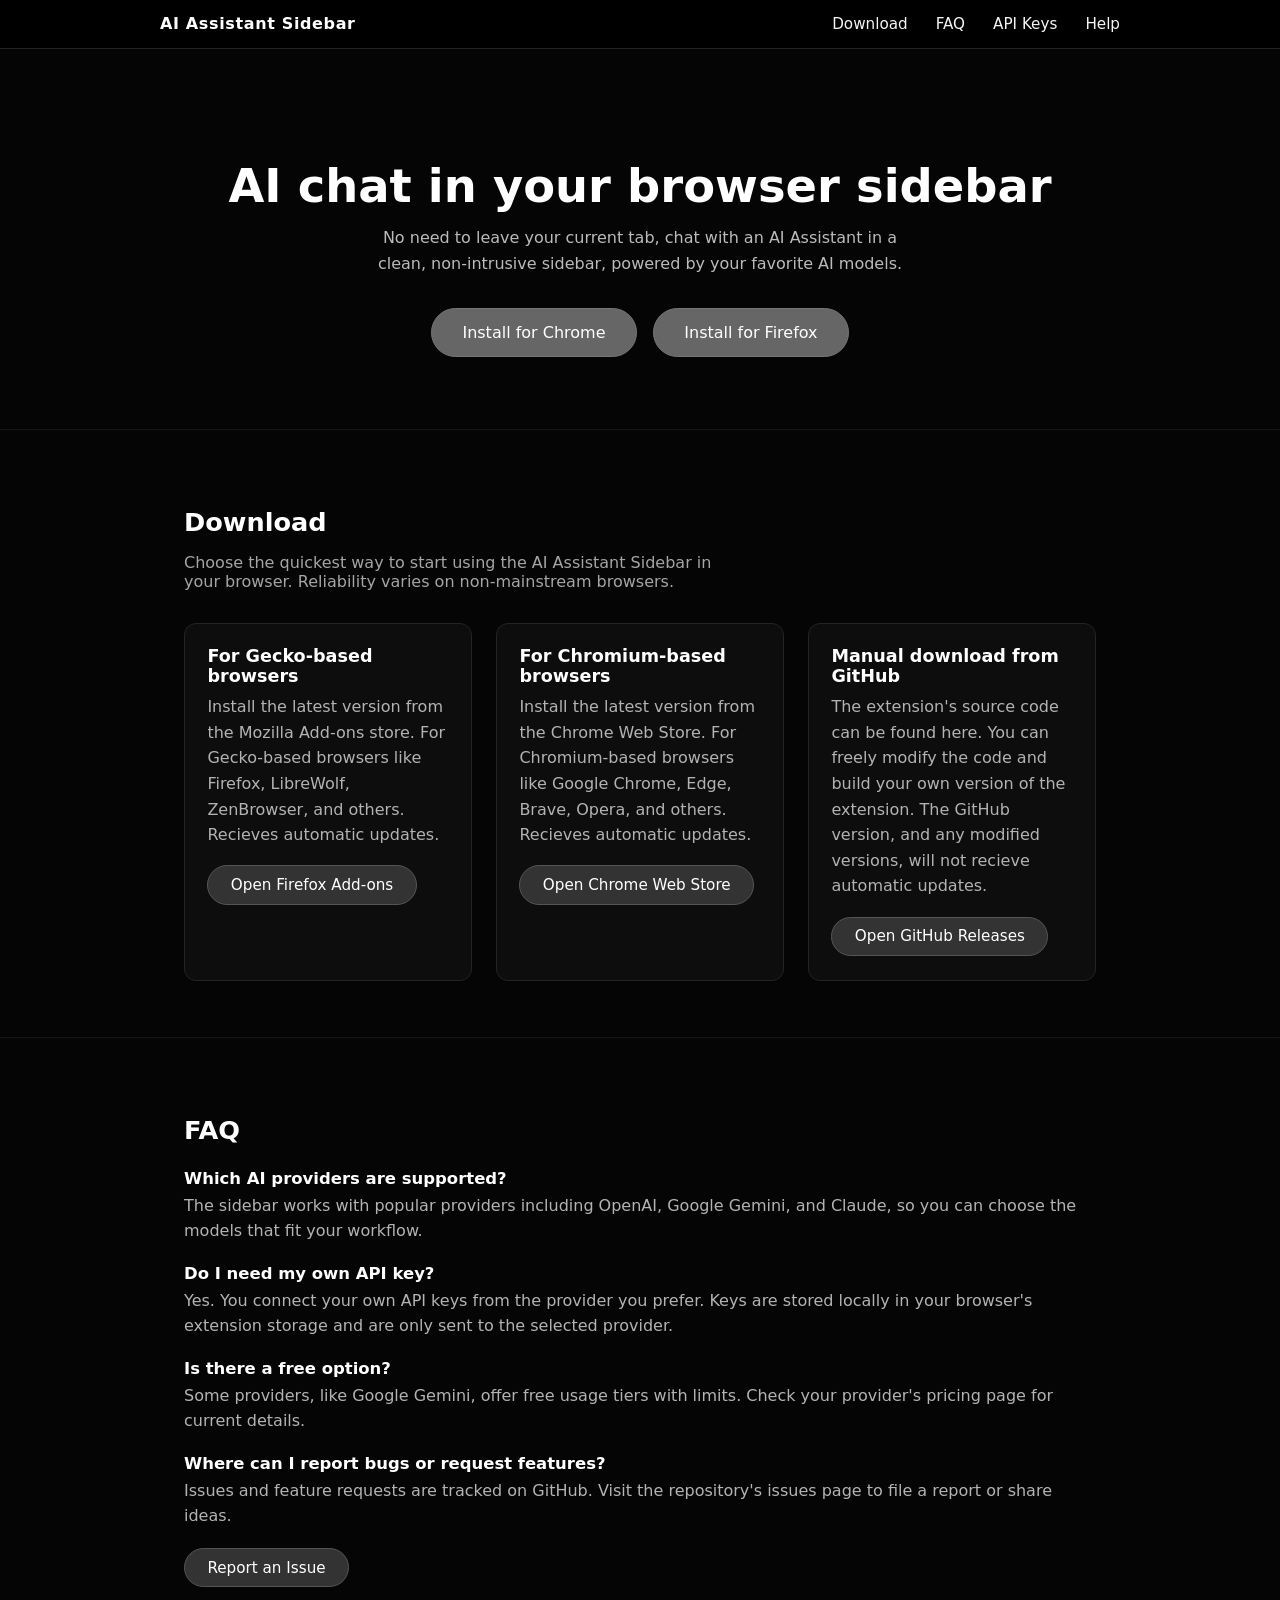
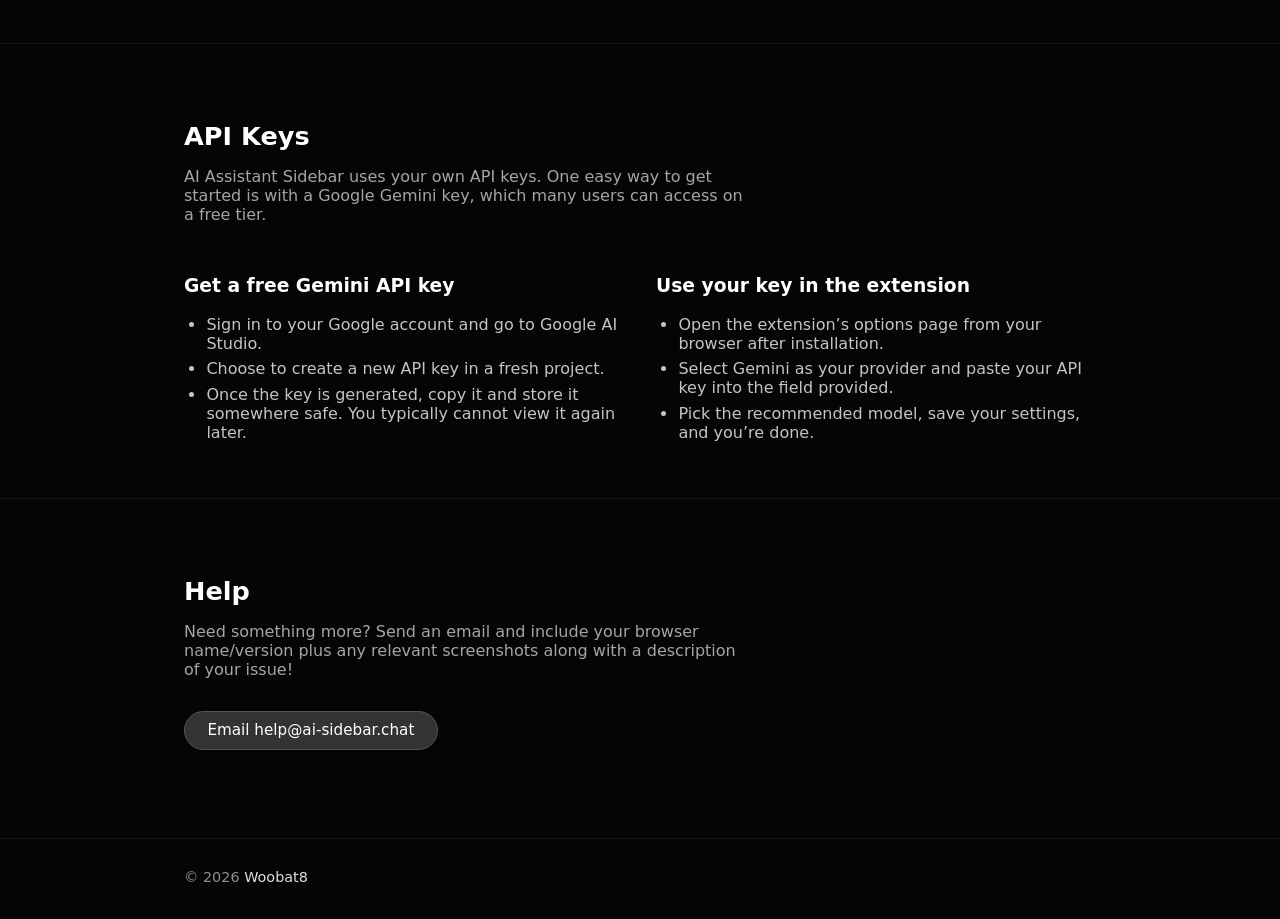
==== index.html @ 3bb08519 "Update index.html" ====
<!-- © 2026 Woobat8 -->
<!doctype html>
<html lang="en">
  <head>
    <meta charset="utf-8" />
    <meta name="viewport" content="width=device-width, initial-scale=1" />
    <title>AI Assistant Sidebar</title>
    <link rel="icon" href="favicon.ico" sizes="any" />
    <link rel="icon" type="image/png" href="icon.png" />
    <meta
      name="description"
      content="A simple AI chat sidebar for your browser that works with your own API keys for OpenAI, Google Gemini, and Claude."
    />
    <link rel="stylesheet" href="styles.css" />
  </head>
  <body>
    <header class="site-header">
      <div class="container header-inner">
        <a href="#home" class="brand" aria-label="AI Assistant Sidebar home">
          AI Assistant Sidebar
        </a>
        <button
          class="nav-toggle"
          type="button"
          aria-label="Toggle navigation"
          aria-expanded="false"
        >
          <span class="nav-toggle-bar"></span>
          <span class="nav-toggle-bar"></span>
        </button>
        <nav class="site-nav" aria-label="Primary">
          <a href="#download">Download</a>
          <a href="#faq">FAQ</a>
          <a href="#api-keys">API Keys</a>
          <a href="#help">Help</a>
        </nav>
      </div>
    </header>

    <main id="home">
      <section class="hero">
        <div class="container hero-inner">
          <h1>AI chat in your browser sidebar</h1>
          <p class="hero-tagline">
            No need to leave your current tab, chat with an AI Assistant in a clean, non-intrusive sidebar, powered by your favorite AI
            models.
          </p>
          <div class="hero-actions">
            <a
              href="https://example.com"
              class="btn btn-primary btn-large"
              target="_blank"
              rel="noreferrer"
            >
              Install for Chrome
            </a>
            <a
              href="https://addons.mozilla.org/en-US/firefox/addon/ai-assistant-sidebar/"
              class="btn btn-primary btn-large"
              target="_blank"
              rel="noreferrer"
            >
              Install for Firefox
            </a>
          </div>
        </div>
      </section>

      <section id="download" class="section">
        <div class="container">
          <h2>Download</h2>
          <p class="section-intro">
            Choose the quickest way to start using the AI Assistant Sidebar in your browser. Reliability varies on non-mainstream browsers.
          </p>
          <div class="download-grid">
            <article class="card">
              <h3>For Gecko-based browsers</h3>
              <p>
                Install the latest version from the Mozilla Add-ons store. For Gecko-based browsers like Firefox, LibreWolf, ZenBrowser, and others. Recieves automatic updates.
              </p>
              <a
                href="https://addons.mozilla.org/en-US/firefox/addon/ai-assistant-sidebar/"
                class="btn btn-secondary"
                target="_blank"
                rel="noreferrer"
              >
                Open Firefox Add-ons
              </a>
            </article>

            <article class="card">
              <h3>For Chromium-based browsers</h3>
              <p>
                Install the latest version from the Chrome Web Store. For Chromium-based browsers like Google Chrome, Edge, Brave, Opera, and others. Recieves automatic updates.
              </p>
              <a href="https://example.com" class="btn btn-secondary" target="_blank" rel="noreferrer">
                Open Chrome Web Store
              </a>
            </article>

            <article class="card">
              <h3>Manual download from GitHub</h3>
              <p>
                The extension's source code can be found here. You can freely modify the code and build your own version of the extension.
                The GitHub version, and any modified versions, will not recieve automatic updates.
              </p>
              <a
                href="https://github.com/Woobat-8/AI-Sidebar-Extension/releases"
                class="btn btn-secondary"
                target="_blank"
                rel="noreferrer"
              >
                Open GitHub Releases
              </a>
            </article>
          </div>
        </div>
      </section>

      <section id="faq" class="section">
        <div class="container">
          <h2>FAQ</h2>
          <div class="faq-list">
            <article class="faq-item">
              <h3>Which AI providers are supported?</h3>
              <p>
                The sidebar works with popular providers including OpenAI, Google Gemini, and Claude, so you can choose
                the models that fit your workflow.
              </p>
            </article>
            <article class="faq-item">
              <h3>Do I need my own API key?</h3>
              <p>
                Yes. You connect your own API keys from the provider you prefer. Keys are stored locally in your
                browser's extension storage and are only sent to the selected provider.
              </p>
            </article>
            <article class="faq-item">
              <h3>Is there a free option?</h3>
              <p>
                Some providers, like Google Gemini, offer free usage tiers with limits. Check your provider's pricing
                page for current details.
              </p>
            </article>
            <article class="faq-item">
              <h3>Where can I report bugs or request features?</h3>
              <p>
                Issues and feature requests are tracked on GitHub. Visit the repository's issues page to file a report
                or share ideas.
              </p>
              <br>
              <a href="https://github.com/Woobat-8/AI-Sidebar-Extension/issues" class="btn btn-secondary" target="_blank" rel="noreferrer">
                Report an Issue
              </a>
            </article>
          </div>
        </div>
      </section>

      <section id="api-keys" class="section">
        <div class="container">
          <h2>API Keys</h2>
          <p class="section-intro">
            AI Assistant Sidebar uses your own API keys. One easy way to get started is with a Google Gemini key, which
            many users can access on a free tier.
          </p>

          <div class="info-columns">
            <div>
              <h3>Get a free Gemini API key</h3>
              <ul class="bullet-list">
                <li>Sign in to your Google account and go to <a href="https://aistudio.google.com/api-keys" target="_blank" rel="noreferrer">Google AI Studio</a>.</li>
                <li>Choose to create a new API key in a fresh project.</li>
                <li>Once the key is generated, copy it and store it somewhere safe. You typically cannot view it again later.</li>
              </ul>
            </div>
            <div>
              <h3>Use your key in the extension</h3>
              <ul class="bullet-list">
                <li>Open the extension’s options page from your browser after installation.</li>
                <li>Select Gemini as your provider and paste your API key into the field provided.</li>
                <li>Pick the recommended model, save your settings, and you’re done.</li>
              </ul>
            </div>
          </div>
        </div>
      </section>

      <section id="help" class="section">
        <div class="container">
          <h2>Help</h2>
          <p class="section-intro">
            Need something more? Send an email and include your browser name/version plus any relevant screenshots along with a description of your issue!
          </p>
          <a class="btn btn-secondary" href="mailto:help@ai-sidebar.chat?subject=AI%20Assistant%20Sidebar%20Help">
            Email help@ai-sidebar.chat
          </a>
        </div>
      </section>
    </main>

    <footer class="site-footer">
      <div class="container">
        <p>
          © 2026
          <a href="https://github.com/Woobat-8" target="_blank" rel="noreferrer">Woobat8</a>
        </p>
      </div>
    </footer>

    <script src="main.js"></script>
  </body>
</html>
---- styles.css ----
/* © 2026 Woobat8 */
*,
*::before,
*::after {
  box-sizing: border-box;
}

html {
  scroll-behavior: smooth;
}

body {
  margin: 0;
  min-height: 100vh;
  font-family: system-ui, -apple-system, BlinkMacSystemFont, "Segoe UI", sans-serif;
  background-color: #050505;
  color: #ffffff;
}

a {
  color: inherit;
  text-decoration: none;
}

a:hover {
  text-decoration: underline;
}

.container {
  max-width: 960px;
  margin: 0 auto;
  padding: 0 1.5rem;
}

.site-header {
  position: sticky;
  top: 0;
  z-index: 10;
  background: rgba(0, 0, 0, 0.9);
  backdrop-filter: blur(10px);
  border-bottom: 1px solid #222;
}

.header-inner {
  display: flex;
  align-items: center;
  justify-content: space-between;
  padding: 0.9rem 0;
}

.brand {
  font-weight: 600;
  letter-spacing: 0.04em;
}

.site-nav {
  display: flex;
  align-items: center;
  gap: 1.75rem;
  font-size: 0.95rem;
}

.site-nav a {
  color: #f5f5f5;
  text-decoration: none;
  position: relative;
}

.site-nav a::after {
  content: "";
  position: absolute;
  left: 0;
  bottom: -0.2rem;
  width: 0;
  height: 1px;
  background-color: #888888;
  transition: width 0.18s ease-out;
}

.site-nav a:hover::after {
  width: 100%;
}

.nav-toggle {
  display: none;
  background: none;
  border: none;
  padding: 0.35rem;
  margin-right: 0.25rem;
  cursor: pointer;
}

.nav-toggle-bar {
  display: block;
  width: 18px;
  height: 2px;
  background-color: #e0e0e0;
  border-radius: 999px;
}

.nav-toggle-bar + .nav-toggle-bar {
  margin-top: 4px;
}

.hero {
  padding: 4.5rem 0 3.5rem;
}

.hero-inner {
  text-align: center;
}

.hero h1 {
  font-size: clamp(2.2rem, 2.9vw + 1rem, 2.9rem);
  margin-bottom: 0.75rem;
}

.hero-tagline {
  max-width: 560px;
  margin: 0 auto 2rem;
  color: #bbbbbb;
  line-height: 1.6;
}

.hero-actions {
  display: flex;
  flex-wrap: wrap;
  justify-content: center;
  gap: 1rem;
  margin-bottom: 1rem;
}

.hero-links {
  font-size: 0.95rem;
  color: #9e9e9e;
}

.hero-links a {
  color: #e0e0e0;
}

.btn {
  display: inline-flex;
  align-items: center;
  justify-content: center;
  padding: 0.6rem 1.4rem;
  border-radius: 999px;
  border: 1px solid #555555;
  background-color: #444444;
  color: #ffffff;
  font-size: 0.95rem;
  cursor: pointer;
  text-decoration: none;
  transition:
    background-color 0.15s ease-out,
    border-color 0.15s ease-out,
    transform 0.12s ease-out,
    box-shadow 0.12s ease-out;
}

.btn-large {
  padding: 0.85rem 1.9rem;
  font-size: 1rem;
}

.btn-primary {
  background-color: #666666;
  border-color: #777777;
}

.btn-secondary {
  background-color: #333333;
  border-color: #555555;
}

.btn:hover {
  background-color: #777777;
  border-color: #8a8a8a;
  transform: translateY(-1px);
  box-shadow: 0 8px 18px rgba(0, 0, 0, 0.35);
}

.btn-secondary:hover {
  background-color: #505050;
}

.section {
  padding: 3.5rem 0;
  border-top: 1px solid #151515;
}

.section:first-of-type {
  border-top: none;
}

.section h2 {
  font-size: 1.6rem;
  margin-bottom: 0.25rem;
}

.section-intro {
  color: #a5a5a5;
  max-width: 560px;
  margin-bottom: 2rem;
}

.download-grid {
  display: grid;
  grid-template-columns: repeat(auto-fit, minmax(220px, 1fr));
  gap: 1.5rem;
}

.card {
  padding: 1.4rem 1.4rem 1.5rem;
  border-radius: 0.75rem;
  background: #0d0d0d;
  border: 1px solid #242424;
}

.card h3 {
  margin-top: 0;
  margin-bottom: 0.5rem;
  font-size: 1.1rem;
}

.card p {
  margin-top: 0;
  margin-bottom: 1.1rem;
  color: #b3b3b3;
  line-height: 1.6;
}

.faq-list {
  margin-top: 1.5rem;
  display: grid;
  gap: 1.25rem;
}

.faq-item h3 {
  margin: 0 0 0.3rem;
  font-size: 1.03rem;
}

.faq-item p {
  margin: 0;
  color: #b3b3b3;
  line-height: 1.6;
}

.info-columns {
  display: grid;
  grid-template-columns: repeat(auto-fit, minmax(260px, 1fr));
  gap: 2rem;
  margin-top: 2rem;
}

.bullet-list {
  padding-left: 1.4rem;
  margin: 0.25rem 0 0;
  color: #c4c4c4;
}

.bullet-list li + li {
  margin-top: 0.4rem;
}

.site-footer {
  border-top: 1px solid #151515;
  padding: 1rem 0 1.2rem;
  margin-top: 2rem;
  font-size: 0.9rem;
  color: #8d8d8d;
}

.site-footer a {
  color: #e0e0e0;
}

@media (max-width: 720px) {
  .site-nav {
    position: absolute;
    inset-inline: 0;
    top: 100%;
    padding: 0.6rem 1.5rem 0.8rem;
    background: rgba(0, 0, 0, 0.98);
    border-bottom: 1px solid #222222;
    display: none;
    flex-direction: column;
    gap: 0.8rem;
  }

  .site-nav.is-open {
    display: flex;
  }

  .nav-toggle {
    display: inline-flex;
  }
}
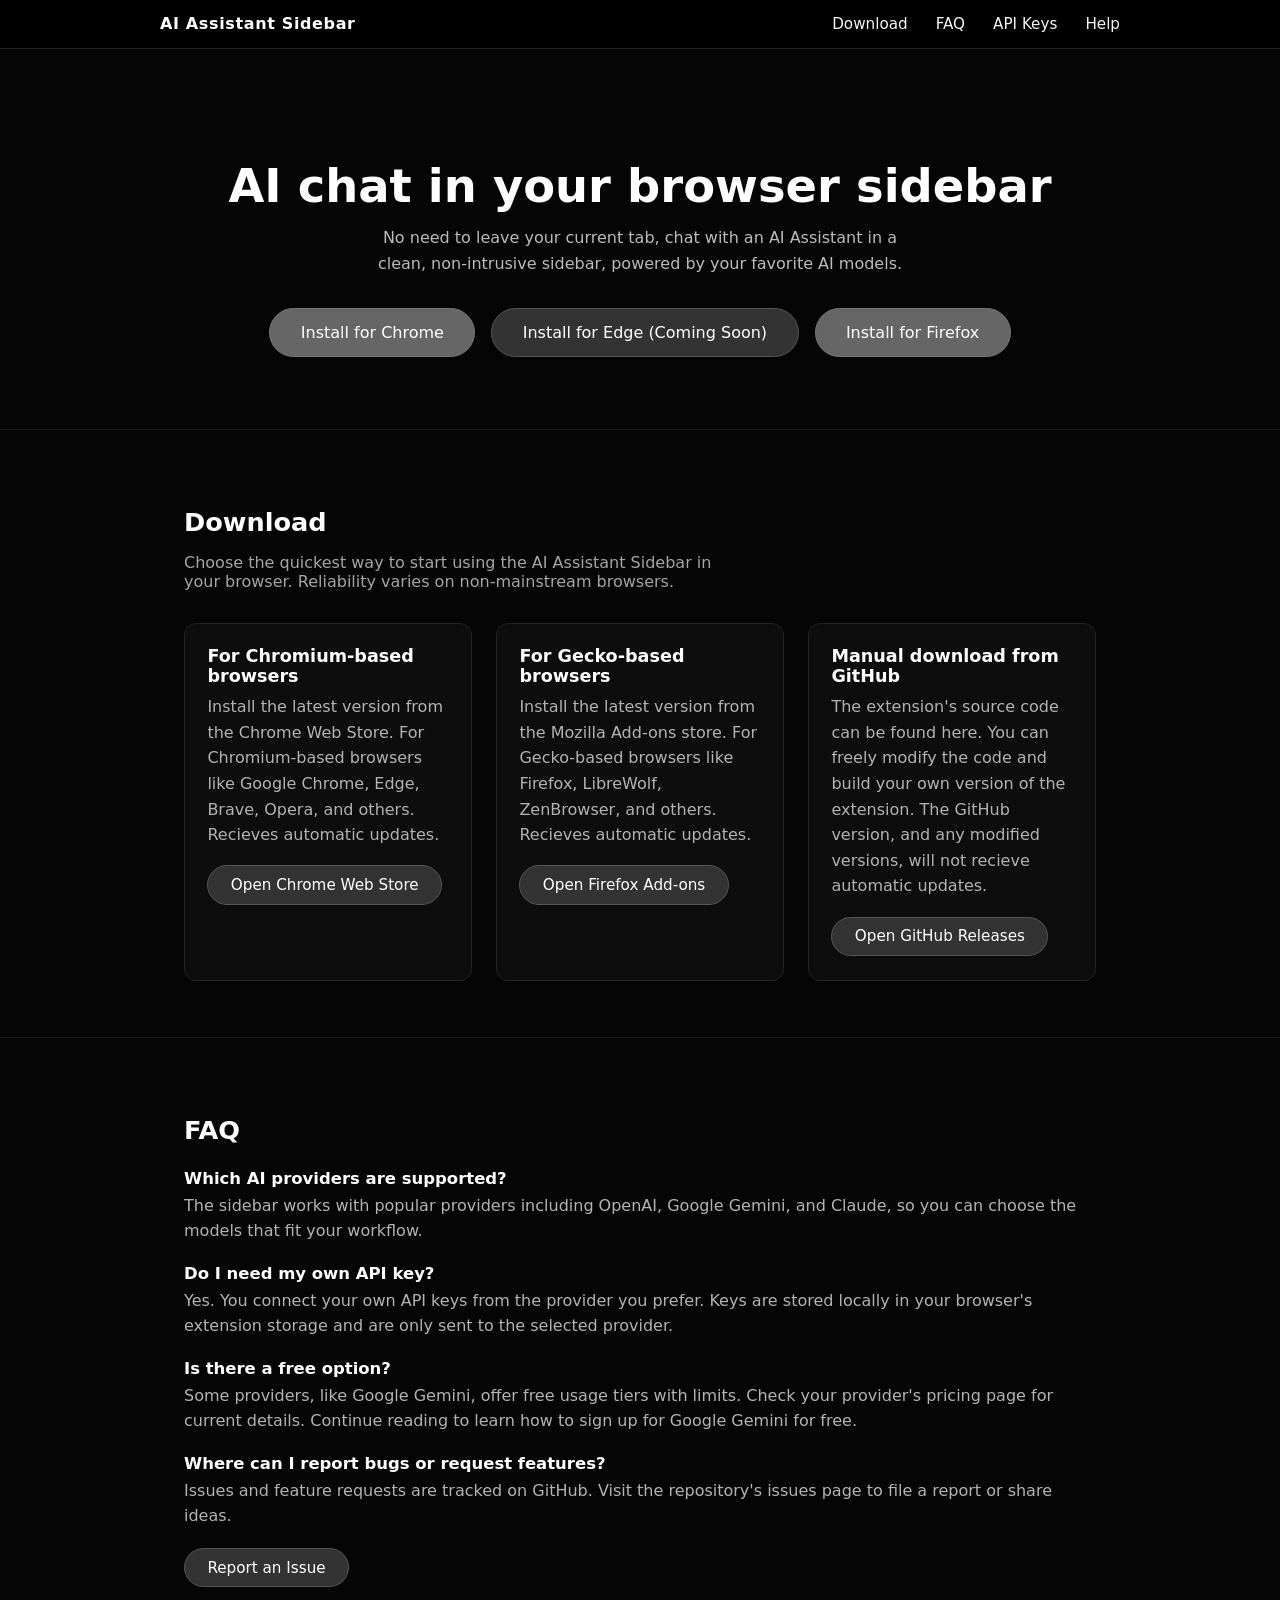
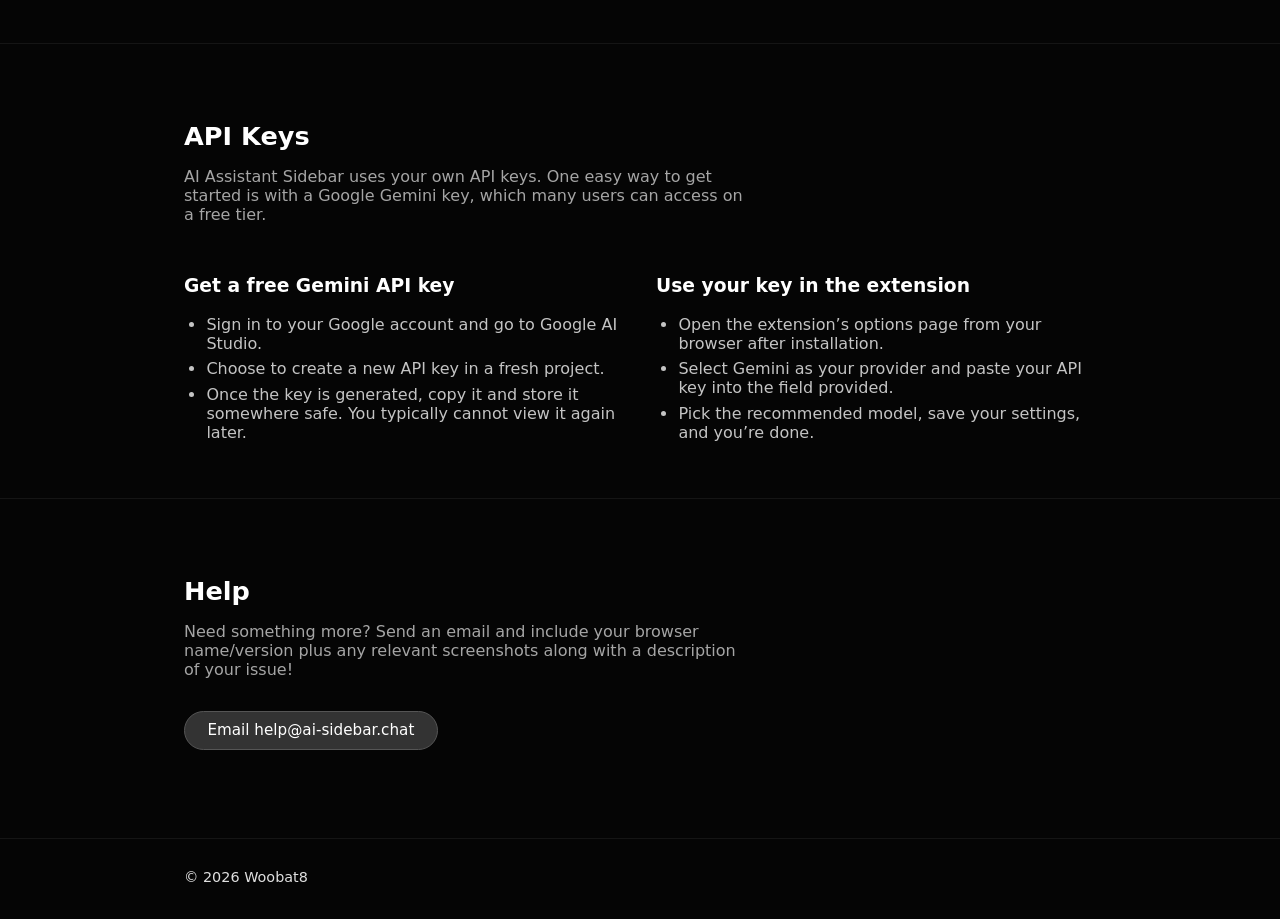
==== commit e5289bab: "Add Edge install button and reorder cards Add an "Install for Edge (Coming Soon)" CTA and introduce " ====
--- a/index.html
+++ b/index.html
@@ -47,12 +47,20 @@
           </p>
           <div class="hero-actions">
             <a
-              href="https://example.com"
+              href="https://chromewebstore.google.com/detail/AI%20Assistant%20Sidebar/cimdidfalaihjffeflblihcahdmlomca"
               class="btn btn-primary btn-large"
               target="_blank"
               rel="noreferrer"
             >
               Install for Chrome
+            </a>
+            <a
+              href="https://ai-sidebar.chat"
+              class="btn btn-secondary btn-large"
+              target="_blank"
+              rel="noreferrer"
+            >
+              Install for Edge (Coming Soon)
             </a>
             <a
               href="https://addons.mozilla.org/en-US/firefox/addon/ai-assistant-sidebar/"
@@ -74,6 +82,16 @@
           </p>
           <div class="download-grid">
             <article class="card">
+              <h3>For Chromium-based browsers</h3>
+              <p>
+                Install the latest version from the Chrome Web Store. For Chromium-based browsers like Google Chrome, Edge, Brave, Opera, and others. Recieves automatic updates.
+              </p>
+              <a href="https://chromewebstore.google.com/detail/AI%20Assistant%20Sidebar/cimdidfalaihjffeflblihcahdmlomca" class="btn btn-secondary" target="_blank" rel="noreferrer">
+                Open Chrome Web Store
+              </a>
+            </article>
+
+            <article class="card">
               <h3>For Gecko-based browsers</h3>
               <p>
                 Install the latest version from the Mozilla Add-ons store. For Gecko-based browsers like Firefox, LibreWolf, ZenBrowser, and others. Recieves automatic updates.
@@ -89,16 +107,6 @@
             </article>
 
             <article class="card">
-              <h3>For Chromium-based browsers</h3>
-              <p>
-                Install the latest version from the Chrome Web Store. For Chromium-based browsers like Google Chrome, Edge, Brave, Opera, and others. Recieves automatic updates.
-              </p>
-              <a href="https://example.com" class="btn btn-secondary" target="_blank" rel="noreferrer">
-                Open Chrome Web Store
-              </a>
-            </article>
-
-            <article class="card">
               <h3>Manual download from GitHub</h3>
               <p>
                 The extension's source code can be found here. You can freely modify the code and build your own version of the extension.
@@ -139,7 +147,7 @@
               <h3>Is there a free option?</h3>
               <p>
                 Some providers, like Google Gemini, offer free usage tiers with limits. Check your provider's pricing
-                page for current details.
+                page for current details. Continue reading to learn how to sign up for Google Gemini for free.
               </p>
             </article>
             <article class="faq-item">
@@ -202,8 +210,7 @@
     <footer class="site-footer">
       <div class="container">
         <p>
-          © 2026
-          <a href="https://github.com/Woobat-8" target="_blank" rel="noreferrer">Woobat8</a>
+          <a href="https://github.com/Woobat-8" target="_blank" rel="noreferrer">© 2026 Woobat8</a>
         </p>
       </div>
     </footer>
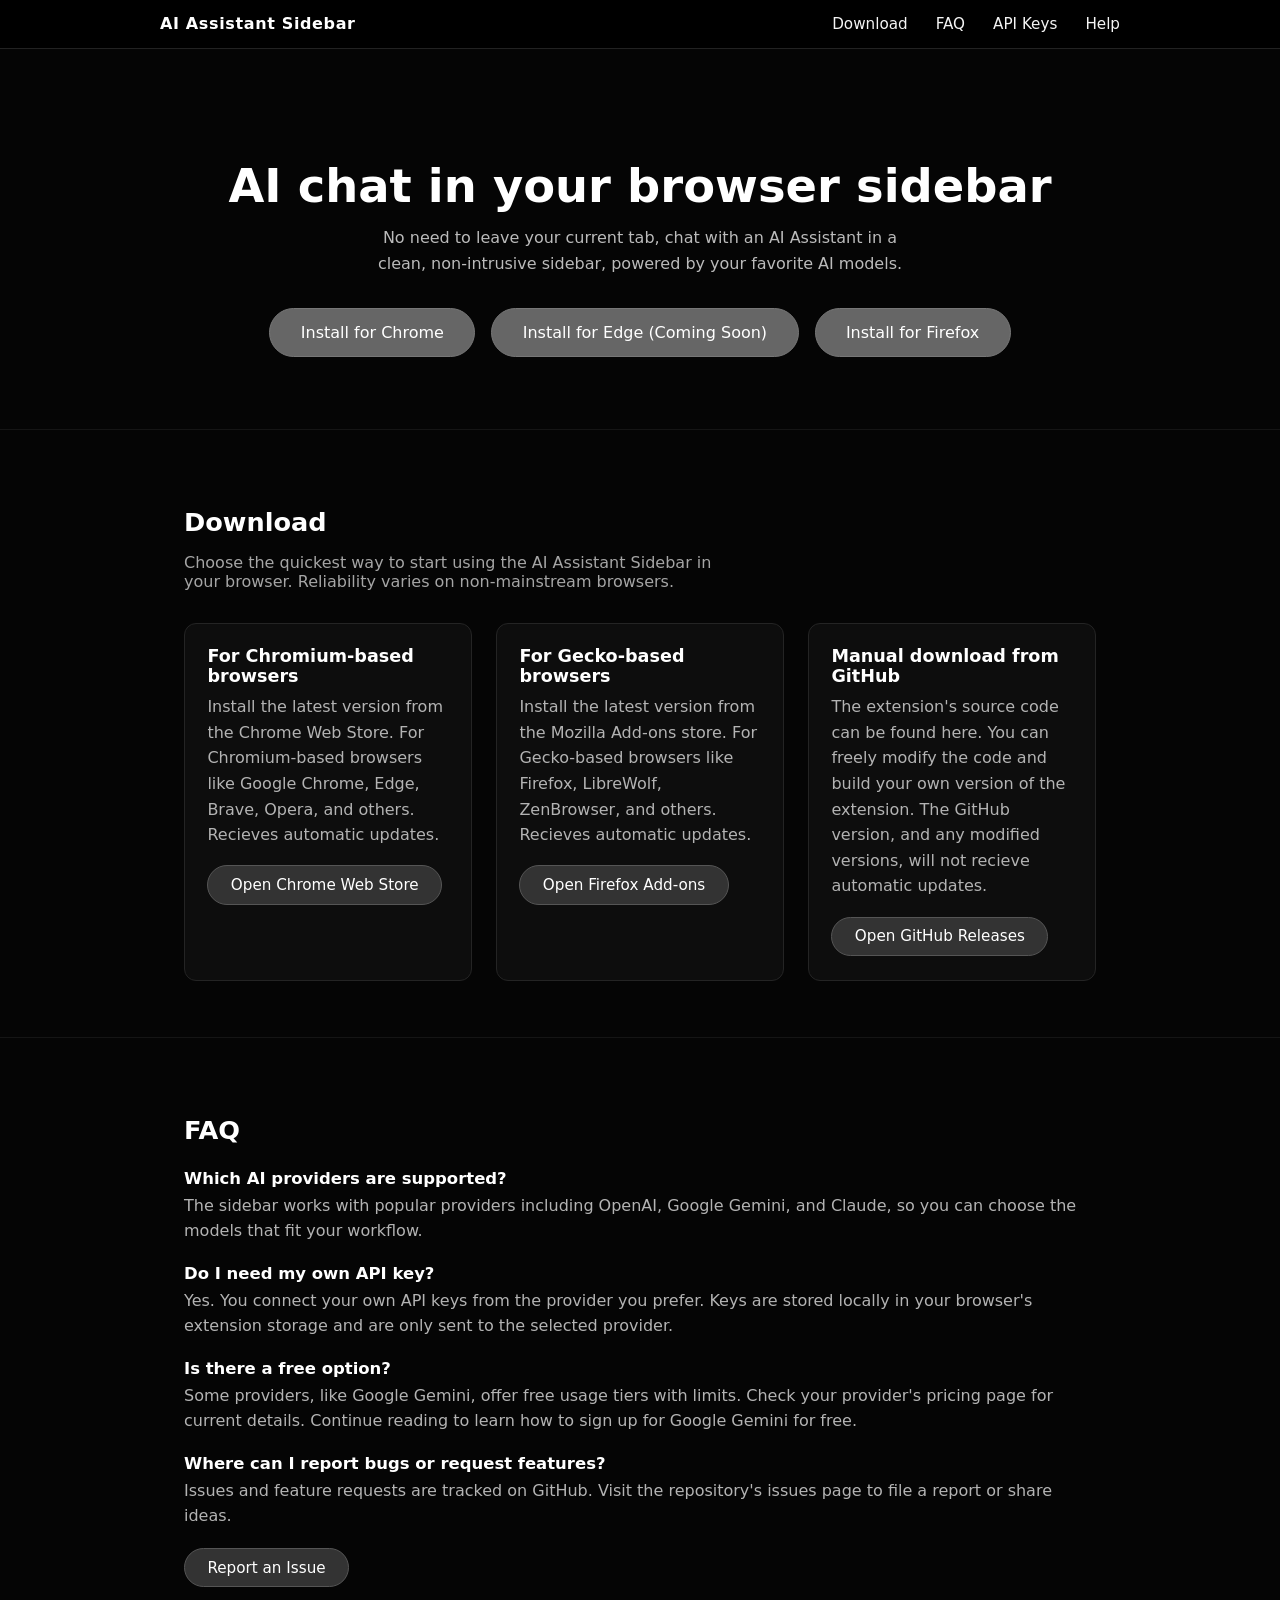
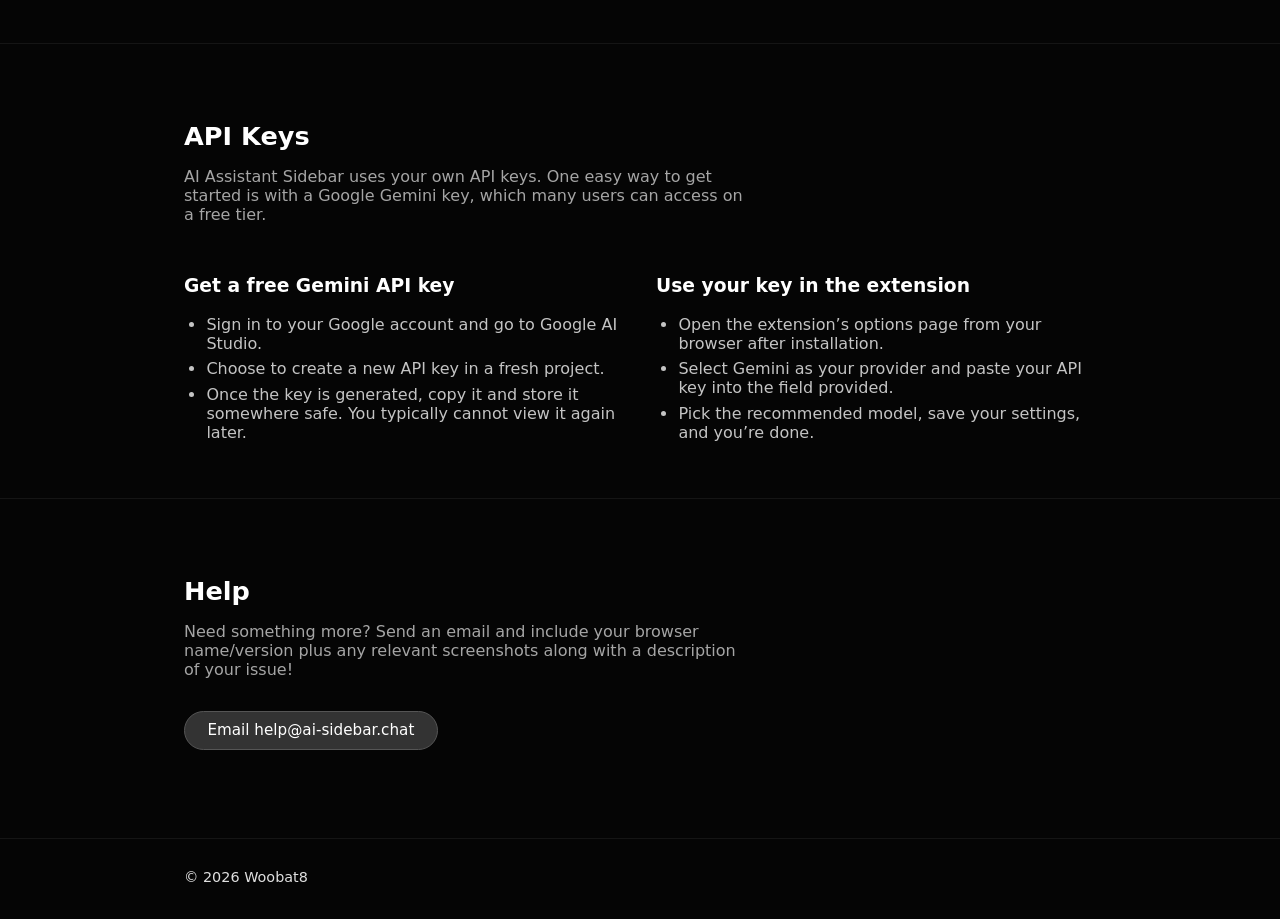
==== commit 4f9666b6: "Add Edge link That's it, it got published so here it is!" ====
--- a/index.html
+++ b/index.html
@@ -55,8 +55,8 @@
               Install for Chrome
             </a>
             <a
-              href="https://ai-sidebar.chat"
-              class="btn btn-secondary btn-large"
+              href="https://microsoftedge.microsoft.com/addons/detail/ai-assistant-sidebar/jjmjcajmolmmcnmkpbigiggnglahoedp"
+              class="btn btn-primary btn-large"
               target="_blank"
               rel="noreferrer"
             >
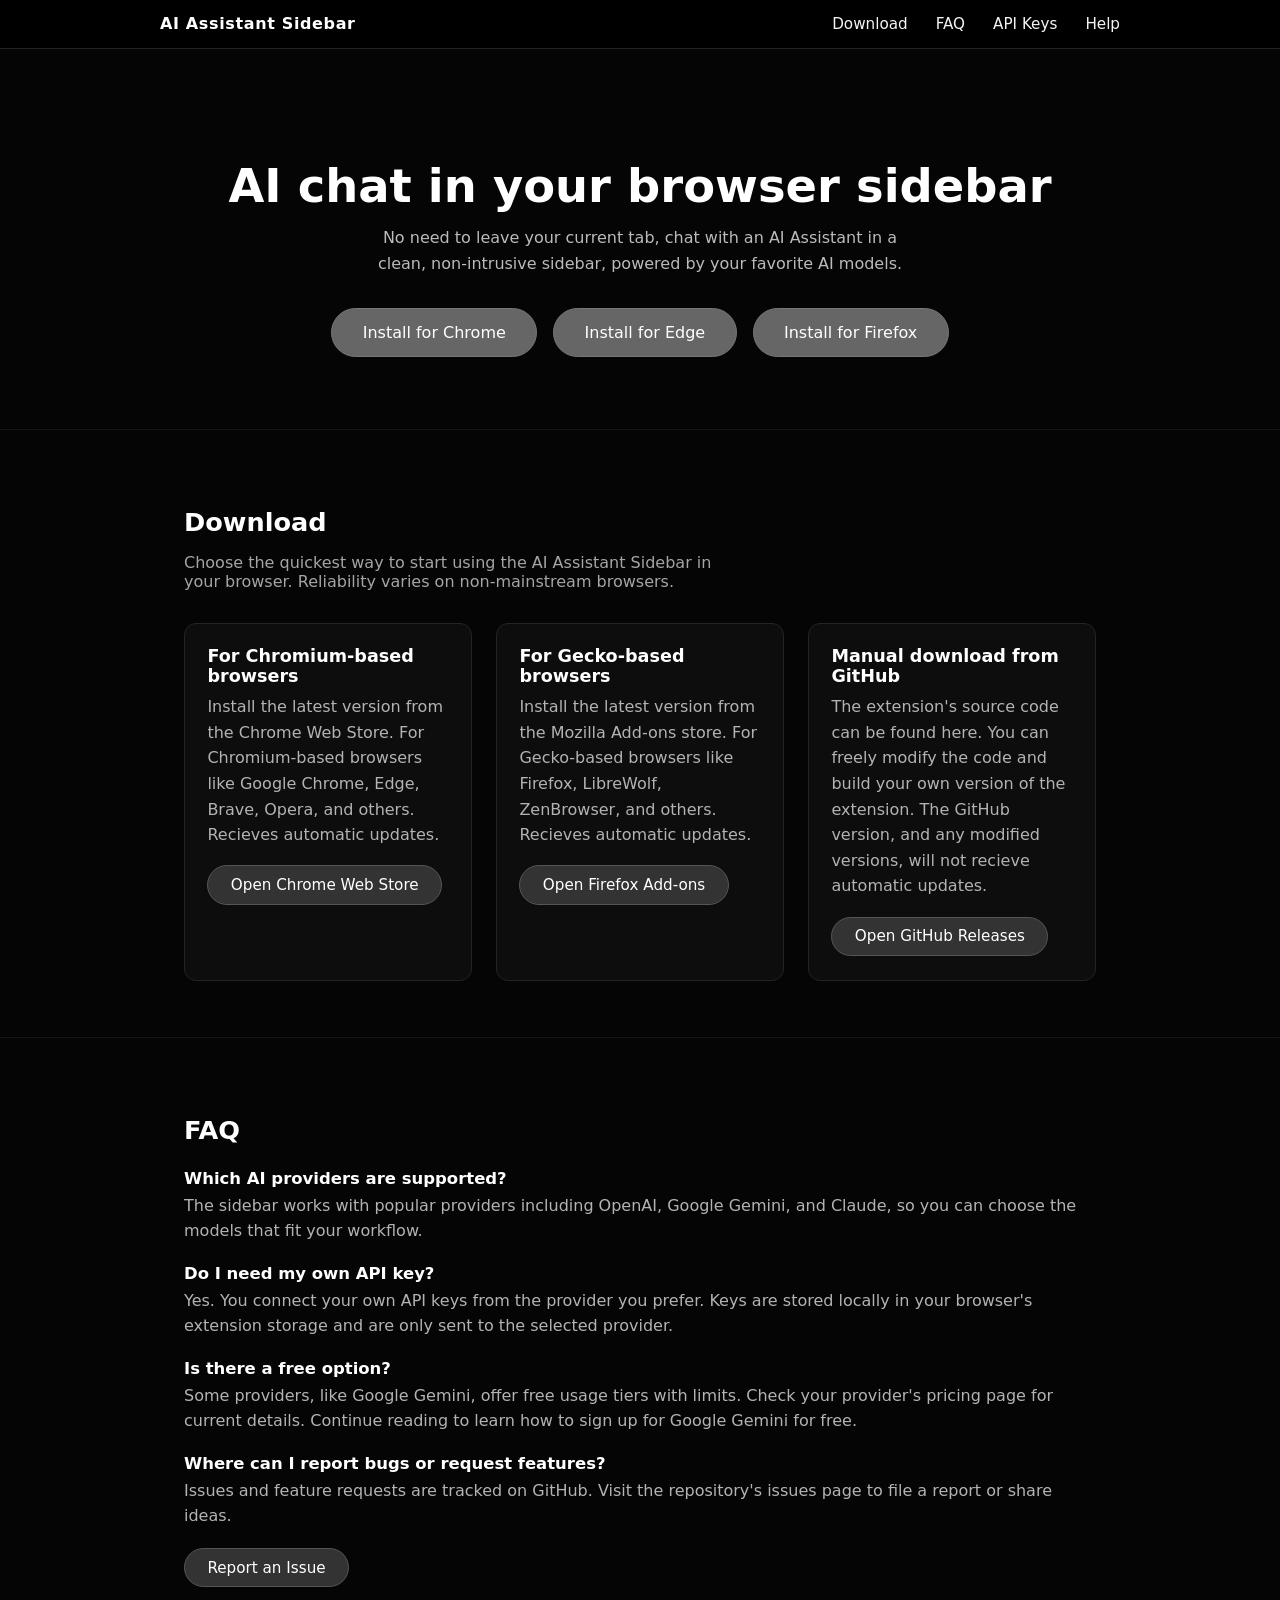
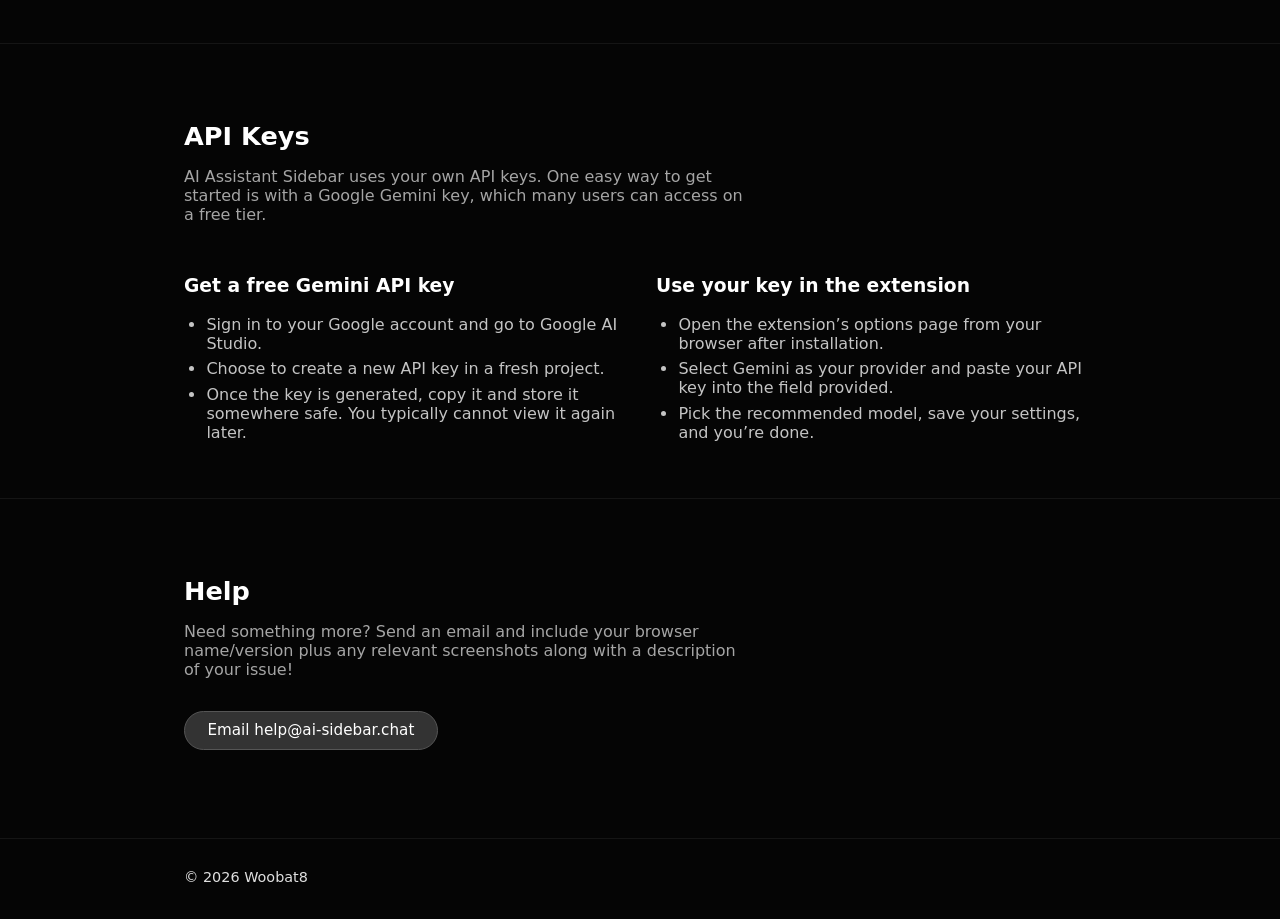
==== commit 8c5e44ee: "Forgot to remove "coming soon"" ====
--- a/index.html
+++ b/index.html
@@ -60,7 +60,7 @@
               target="_blank"
               rel="noreferrer"
             >
-              Install for Edge (Coming Soon)
+              Install for Edge
             </a>
             <a
               href="https://addons.mozilla.org/en-US/firefox/addon/ai-assistant-sidebar/"
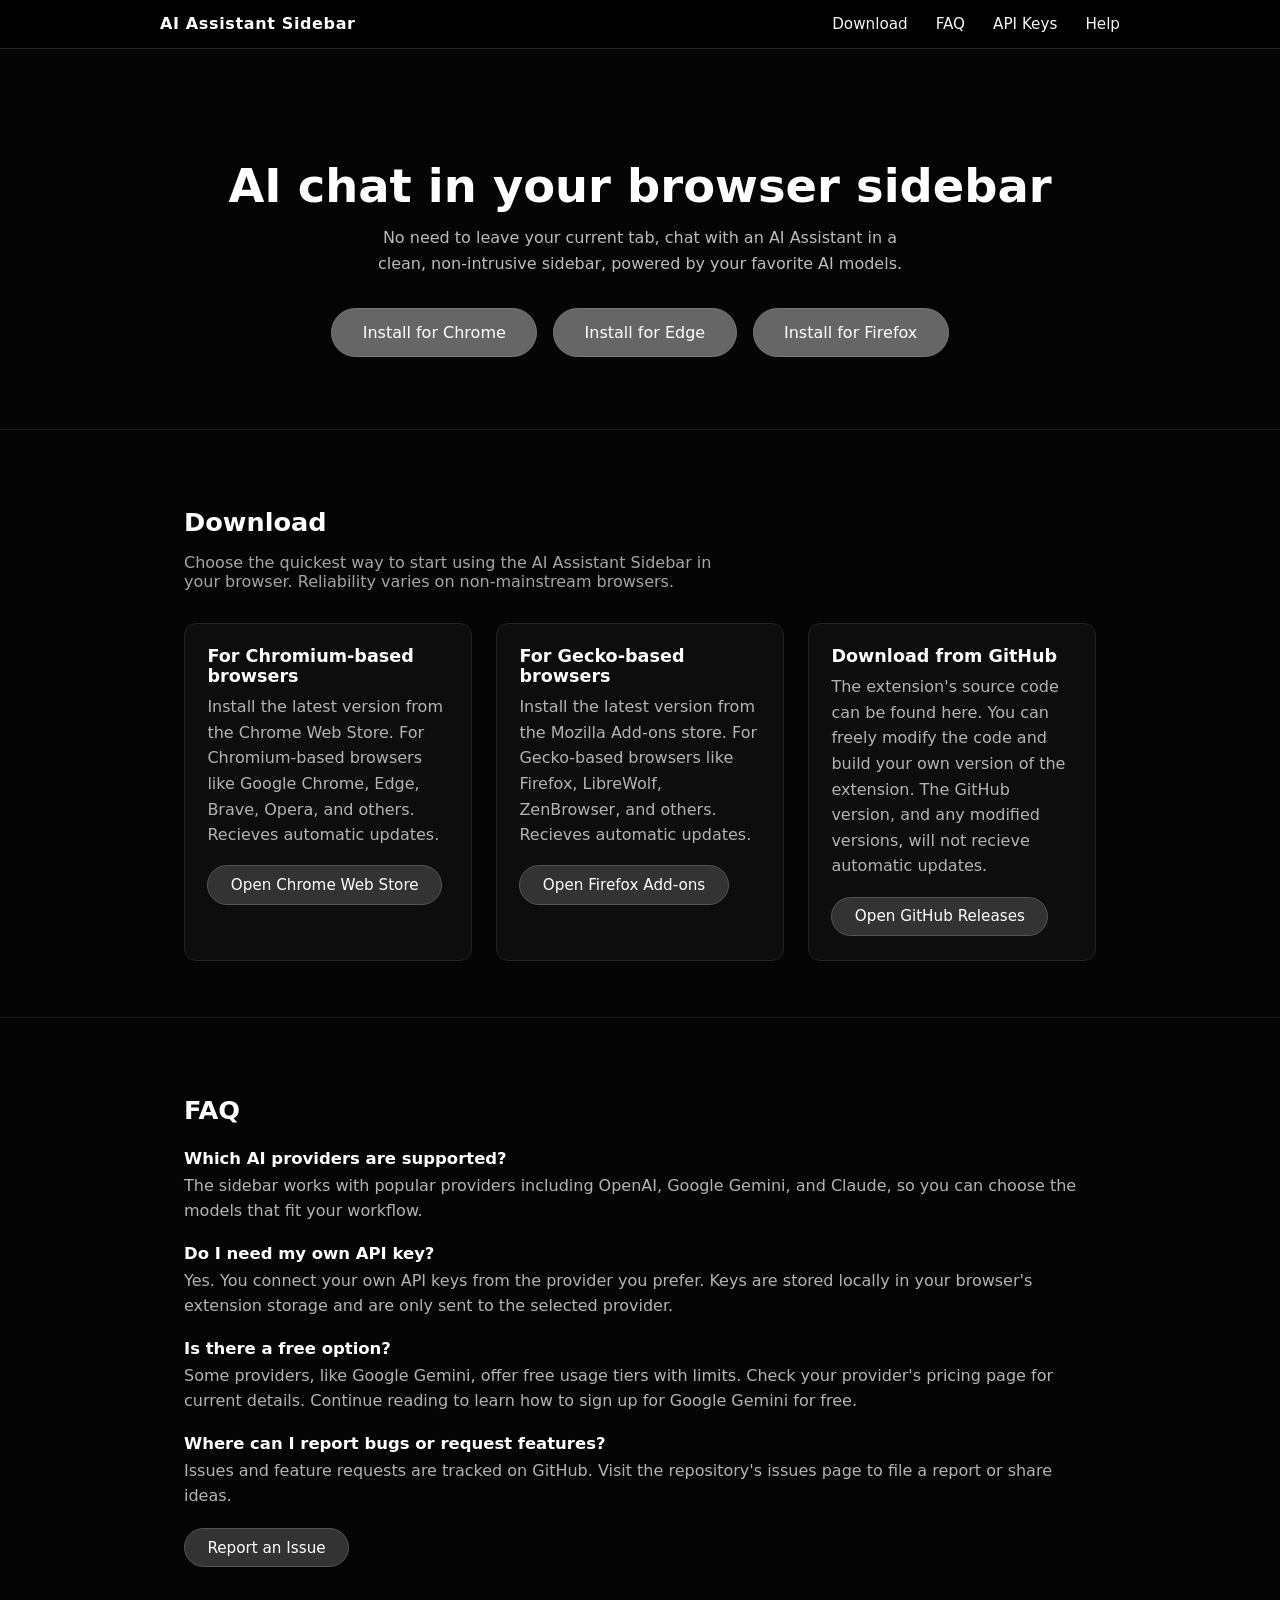
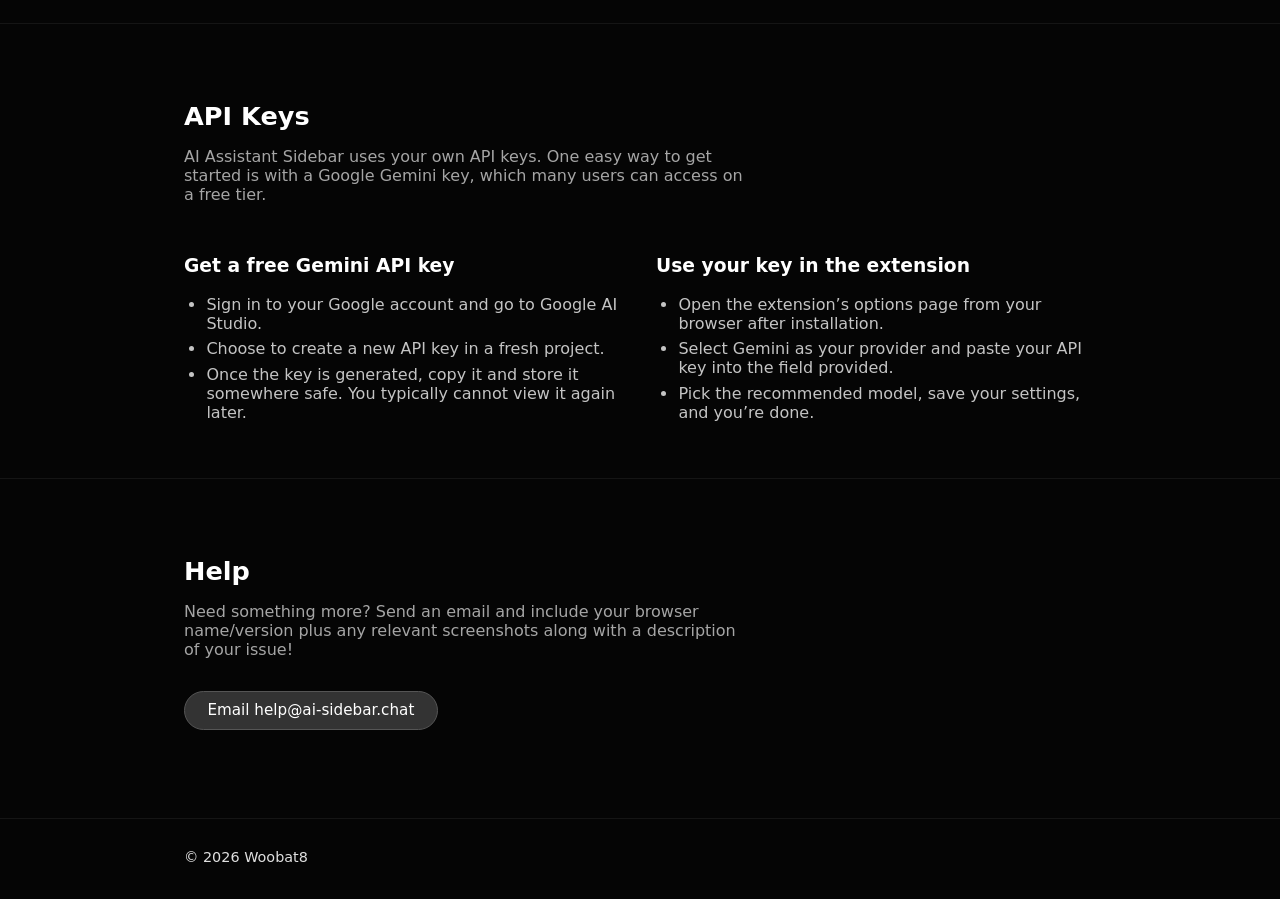
==== commit f7bd7284: "bump hoping this fixes devious stuck workflow" ====
--- a/index.html
+++ b/index.html
@@ -11,6 +11,7 @@
       name="description"
       content="A simple AI chat sidebar for your browser that works with your own API keys for OpenAI, Google Gemini, and Claude."
     />
+    <link rel="sitemap" href="https://ai-sidebar.chat/sitemap.xml" />
     <link rel="stylesheet" href="styles.css" />
   </head>
   <body>
@@ -107,7 +108,7 @@
             </article>
 
             <article class="card">
-              <h3>Manual download from GitHub</h3>
+              <h3>Download from GitHub</h3>
               <p>
                 The extension's source code can be found here. You can freely modify the code and build your own version of the extension.
                 The GitHub version, and any modified versions, will not recieve automatic updates.
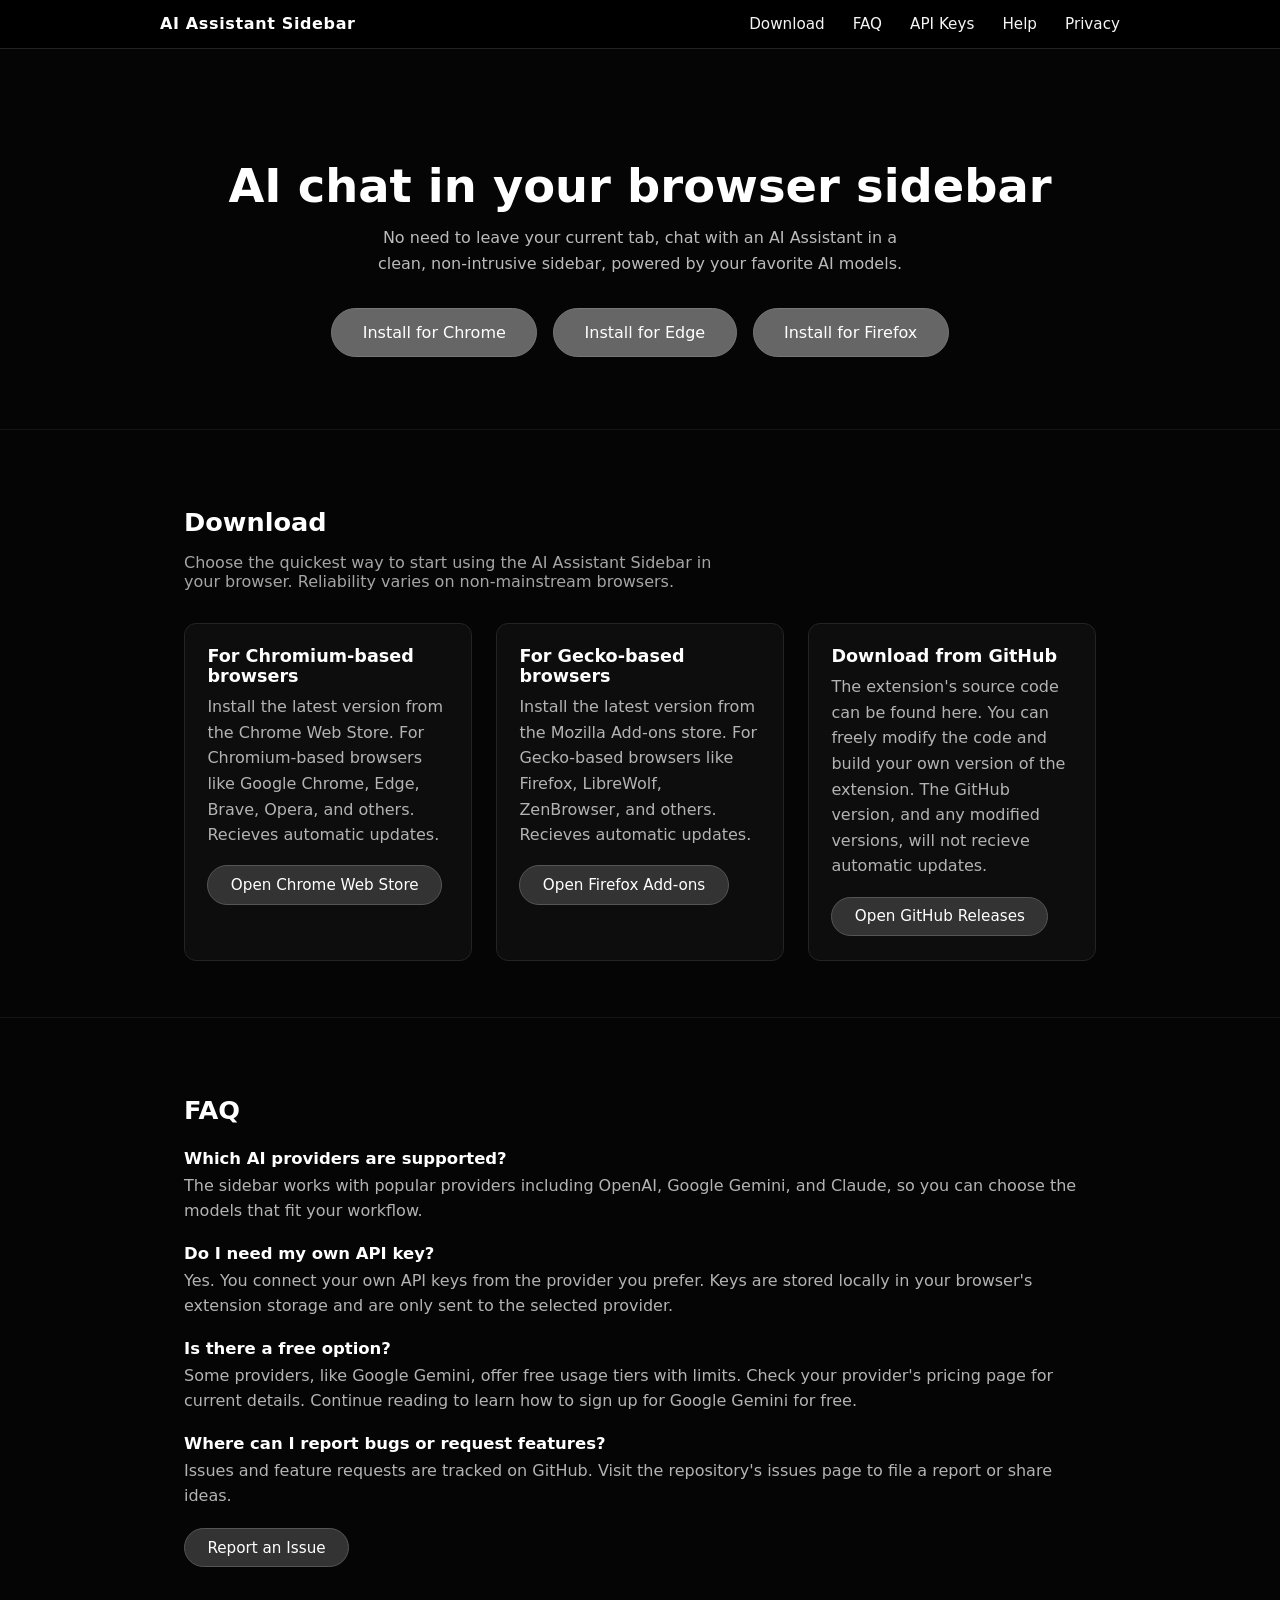
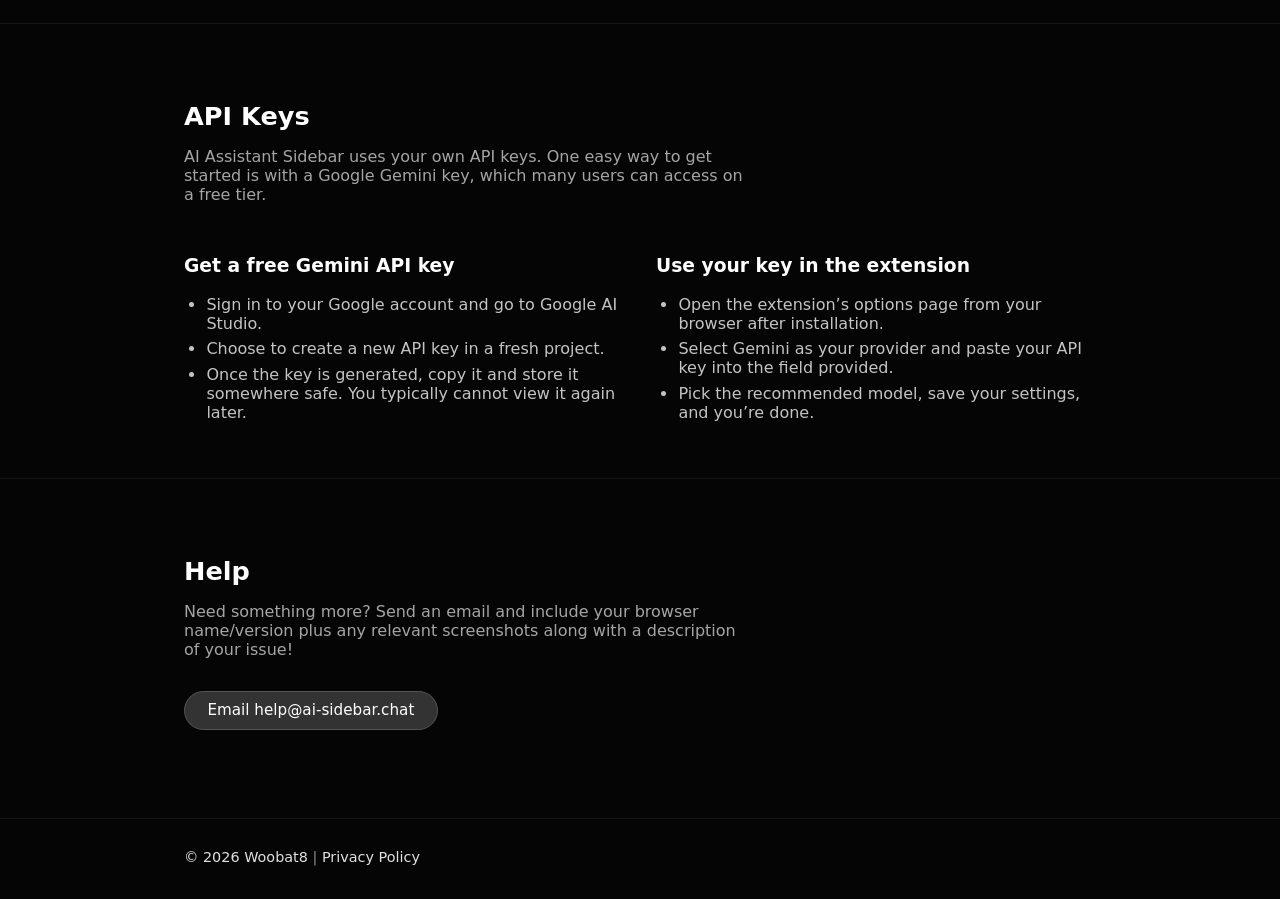
==== commit 31e5bea4: "Add privacy policy page Adds a privacy policy page, links it from the site navigation and footer, an" ====
--- a/index.html
+++ b/index.html
@@ -34,6 +34,7 @@
           <a href="#faq">FAQ</a>
           <a href="#api-keys">API Keys</a>
           <a href="#help">Help</a>
+          <a href="/privacy">Privacy</a>
         </nav>
       </div>
     </header>
@@ -212,6 +213,7 @@
       <div class="container">
         <p>
           <a href="https://github.com/Woobat-8" target="_blank" rel="noreferrer">© 2026 Woobat8</a>
+          | <a href="/privacy">Privacy Policy</a>
         </p>
       </div>
     </footer>
